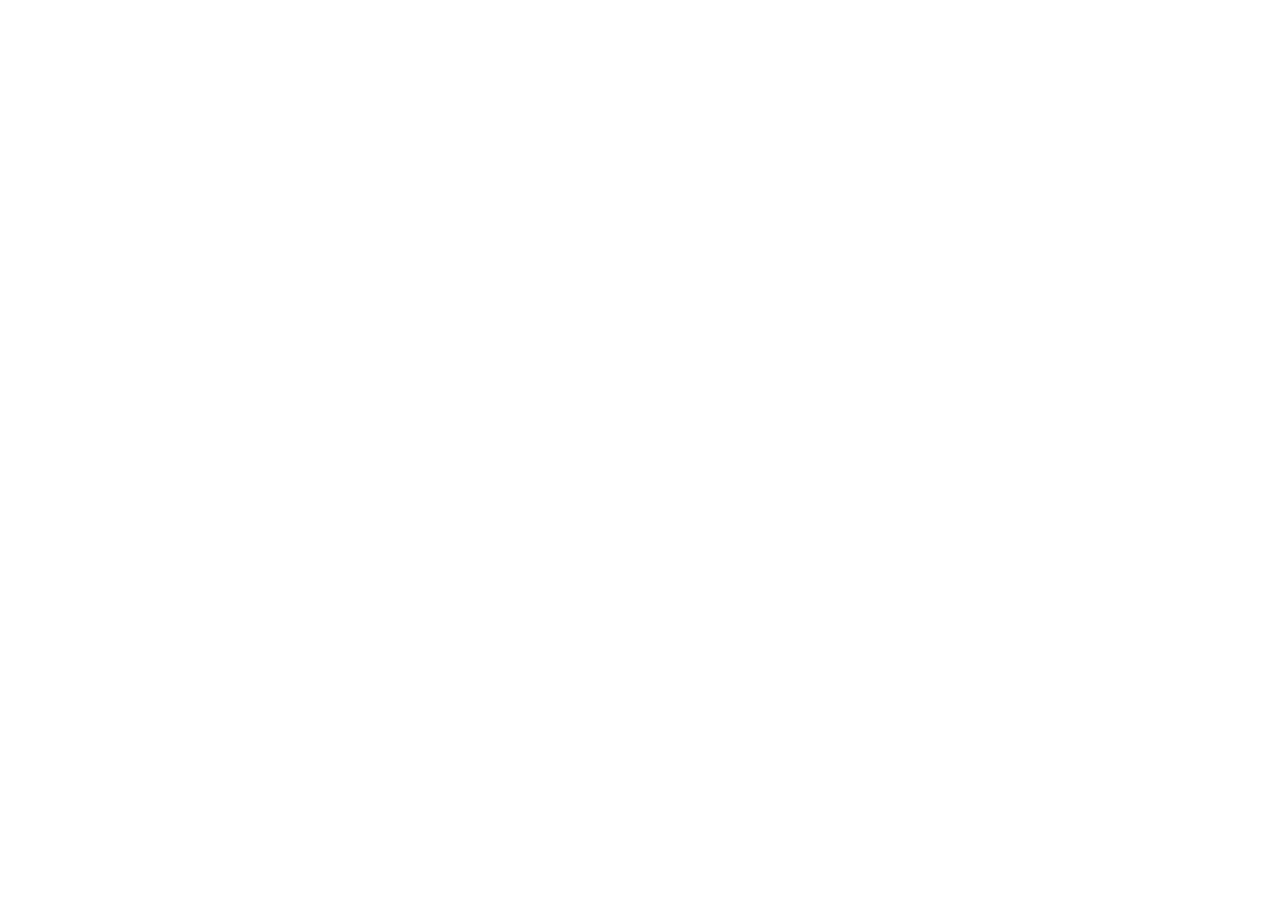
==== index.html @ ed0dc6c5 "Estrutura inicial de pastas + configuração global de css" ====
<!DOCTYPE html>
<html lang="en">
<head>
    <meta charset="UTF-8">
    <meta name="viewport" content="width=device-width, initial-scale=1.0">
    <title>Document</title>
</head>
<body>
    
</body>
</html>
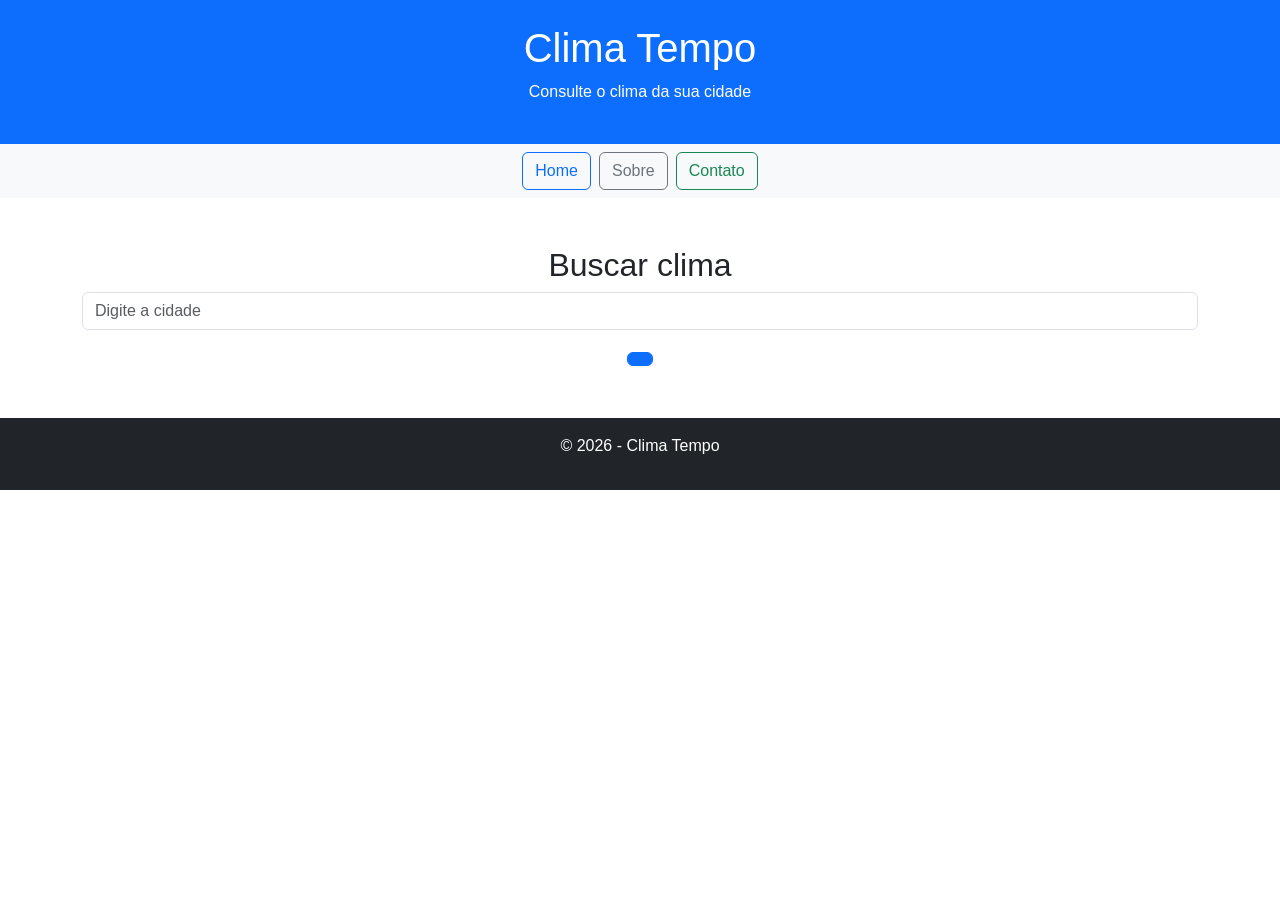
==== commit 6f246a4c: "Adicionando Html e Js" ====
--- a/index.html
+++ b/index.html
@@ -1,11 +1,47 @@
 <!DOCTYPE html>
-<html lang="en">
+<html lang="pt-BR">
 <head>
     <meta charset="UTF-8">
     <meta name="viewport" content="width=device-width, initial-scale=1.0">
-    <title>Document</title>
+    <title>Clima Tempo</title>
+
+    <link rel="stylesheet" href="bootstrap-5.3.8-dist/css/bootstrap.min.css">
+
+    <link rel="stylesheet" href="css/global.css">
 </head>
+
 <body>
-    
+
+<header class="bg-primary text-white text-center p-4">
+    <h1>Clima Tempo</h1>
+    <p>Consulte o clima da sua cidade</p>
+</header>
+
+<nav class="navbar navbar-light bg-light justify-content-center">
+    <a href="index.html" class="btn btn-outline-primary me-2">Home</a>
+    <a href="pages/about.html" class="btn btn-outline-secondary me-2">Sobre</a>
+    <a href="pages/contact.html" class="btn btn-outline-success">Contato</a>
+</nav>
+
+<main class="container text-center mt-5">
+
+    <h2>Buscar clima</h2>
+
+    <input type="text" id="cidade" class="form-control mb-3" placeholder="Digite a cidade">
+
+    <button class="btn btn-primary" onclick="buscarClima()">
+    </button>
+
+    <div id="resultado" class="mt-4"></div>
+
+</main>
+
+<footer class="bg-dark text-white text-center p-3 mt-5">
+    <p>© 2026 - Clima Tempo</p>
+</footer>
+
+<script src="js/script.js"></script>
+<script src="bootstrap-5.3.8-dist/js/bootstrap.bundle.min.js"></script>
+
 </body>
-</html>+</html>
--- a/css/global.css
+++ b/css/global.css
@@ -0,0 +1,8 @@
+body {
+    font-family: Arial, sans-serif;
+}
+
+#resultado {
+    font-size: 20px;
+    font-weight: bold;
+}
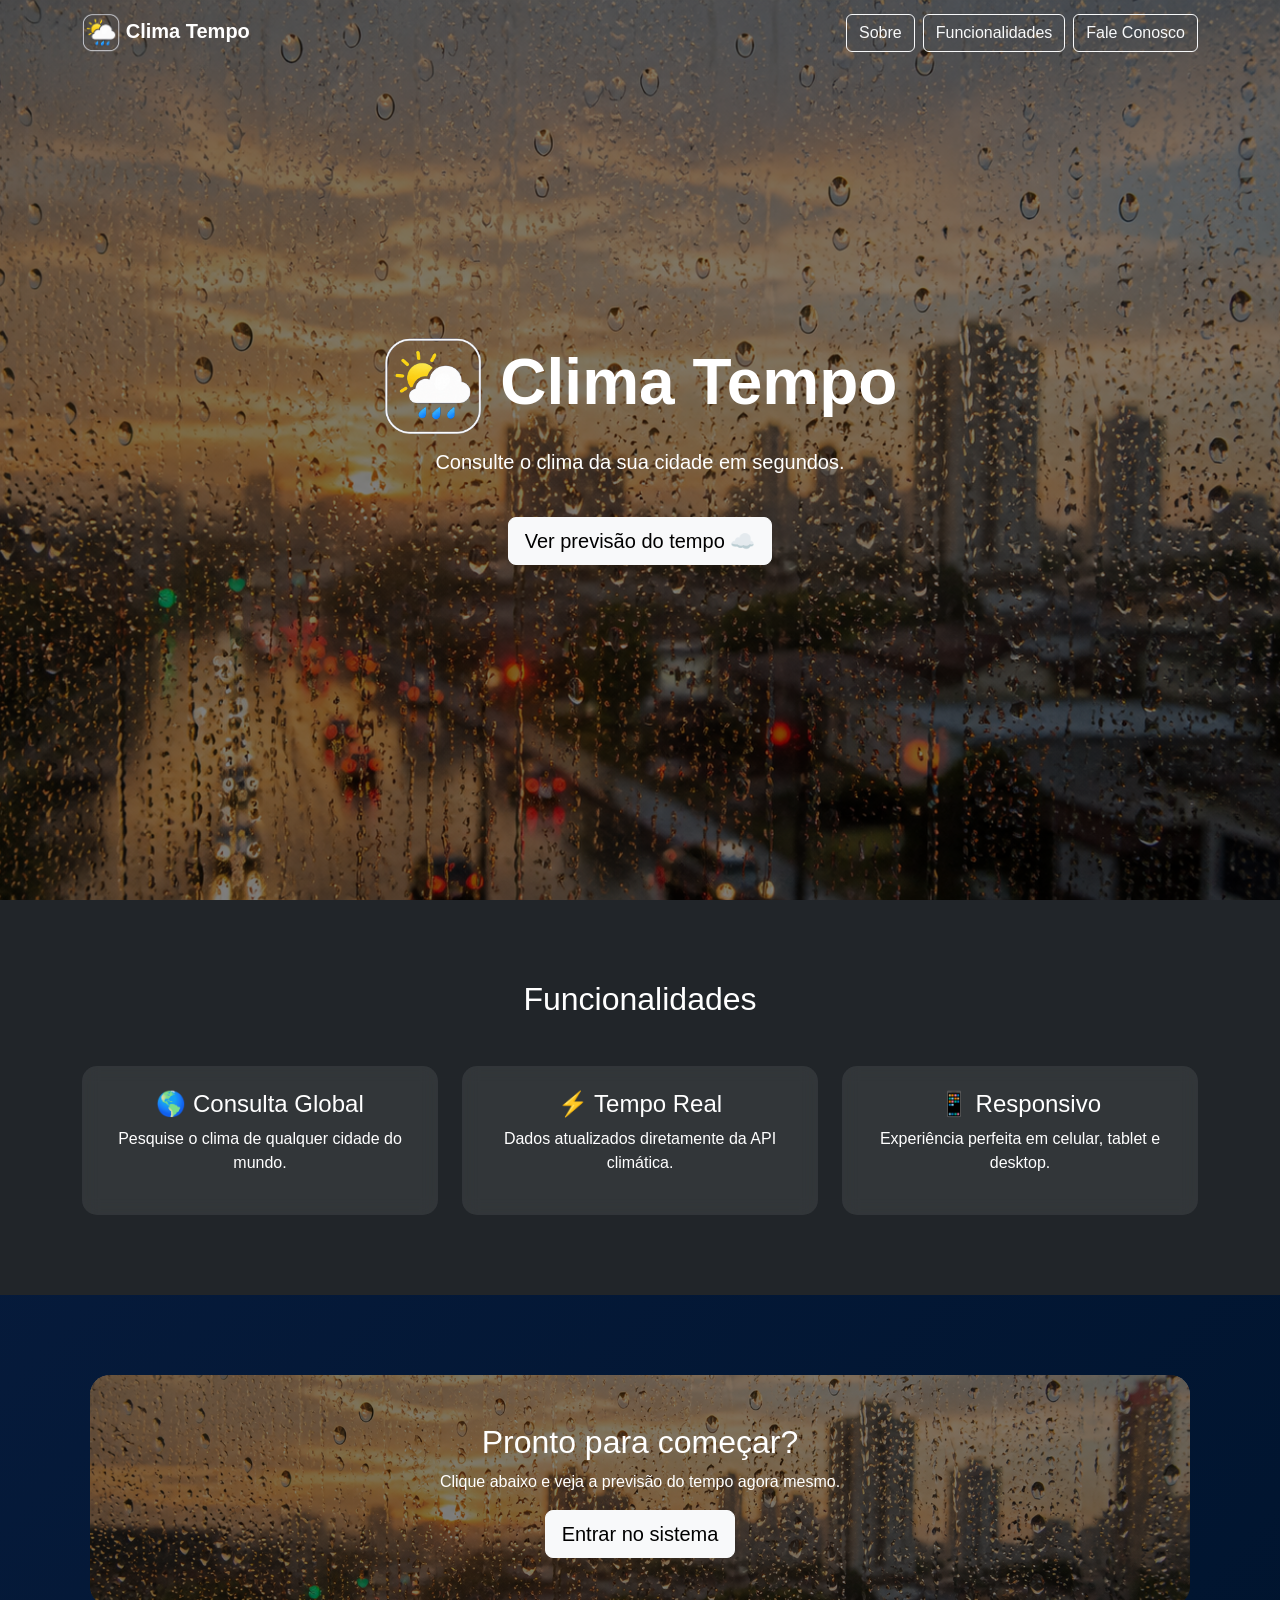
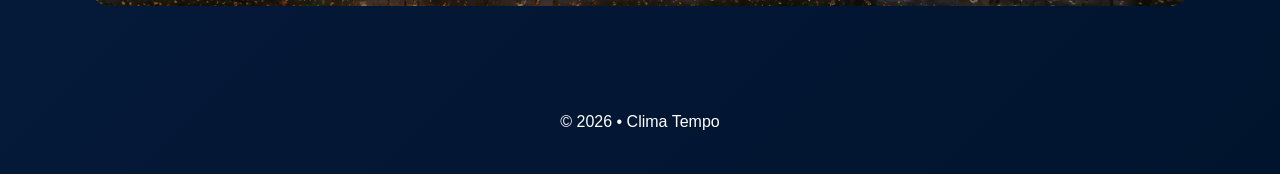
==== commit bc632d98: "Alteracao" ====
--- a/index.html
+++ b/index.html
@@ -2,46 +2,13 @@
 <html lang="pt-BR">
 <head>
     <meta charset="UTF-8">
-    <meta name="viewport" content="width=device-width, initial-scale=1.0">
-    <title>Clima Tempo</title>
 
-    <link rel="stylesheet" href="bootstrap-5.3.8-dist/css/bootstrap.min.css">
+    <meta http-equiv="refresh" content="0; url=pages/HomePage.html">
 
-    <link rel="stylesheet" href="css/global.css">
+    <title>Weatherly</title>
 </head>
 
 <body>
-
-<header class="bg-primary text-white text-center p-4">
-    <h1>Clima Tempo</h1>
-    <p>Consulte o clima da sua cidade</p>
-</header>
-
-<nav class="navbar navbar-light bg-light justify-content-center">
-    <a href="index.html" class="btn btn-outline-primary me-2">Home</a>
-    <a href="pages/about.html" class="btn btn-outline-secondary me-2">Sobre</a>
-    <a href="pages/contact.html" class="btn btn-outline-success">Contato</a>
-</nav>
-
-<main class="container text-center mt-5">
-
-    <h2>Buscar clima</h2>
-
-    <input type="text" id="cidade" class="form-control mb-3" placeholder="Digite a cidade">
-
-    <button class="btn btn-primary" onclick="buscarClima()">
-    </button>
-
-    <div id="resultado" class="mt-4"></div>
-
-</main>
-
-<footer class="bg-dark text-white text-center p-3 mt-5">
-    <p>© 2026 - Clima Tempo</p>
-</footer>
-
-<script src="js/script.js"></script>
-<script src="bootstrap-5.3.8-dist/js/bootstrap.bundle.min.js"></script>
-
+    <p>Redirecionando para Weatherly...</p>
 </body>
-</html>
+</html>
